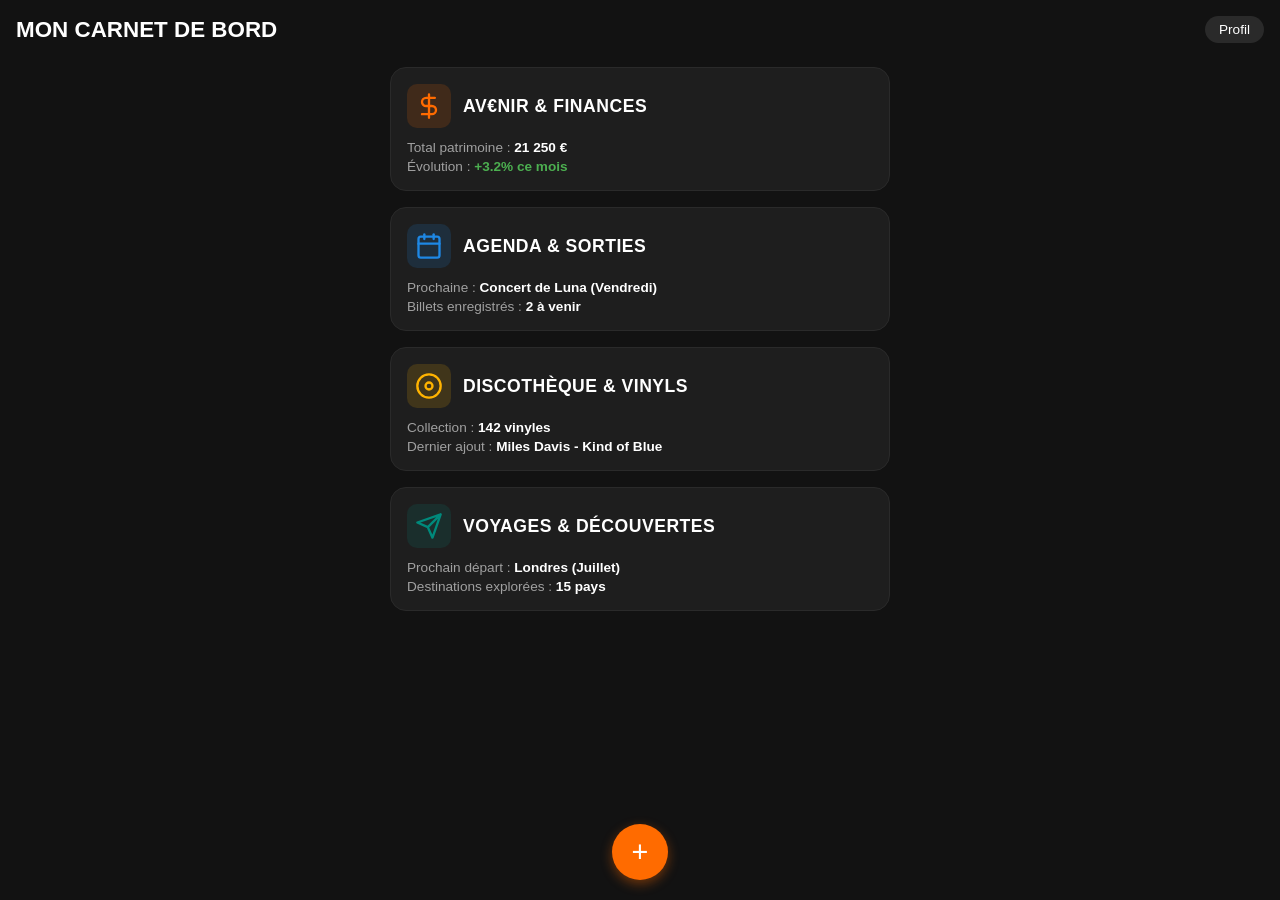
==== index.html @ b382ff40 "Create index.html" ====
<!DOCTYPE html>
<html lang="fr">
<head>
  <meta charset="UTF-8">
  <meta name="viewport" content="width=device-width, initial-scale=1.0">
  <title>Mon Carnet de Bord</title>
  <link rel="manifest" href="manifest.json">
  <theme-color content="#121212">
  <style>
    :root {
      --bg-color: #121212;
      --card-bg: #1e1e1e;
      --text-main: #ffffff;
      --text-sub: #a0a0a0;
      --accent-orange: #ff6b00;
      --color-avenir: #ff6b00;
      --color-sorties: #1e88e5;
      --color-vinyls: #ffb300;
      --color-voyages: #00897b;
    }

    * { box-sizing: border-box; margin: 0; padding: 0; font-family: -apple-system, BlinkMacSystemFont, "Segoe UI", Roboto, sans-serif; }
    body { background-color: var(--bg-color); color: var(--text-main); padding: 16px; padding-bottom: 80px; }

    header { display: flex; justify-content: space-between; align-items: center; margin-bottom: 24px; }
    h1 { font-size: 1.4rem; font-weight: 700; }
    .profile-btn { background: #2a2a2a; color: var(--text-main); border: none; padding: 6px 14px; border-radius: 20px; font-size: 0.85rem; }

    .dashboard-grid { display: flex; flex-direction: column; gap: 16px; max-width: 500px; margin: 0 auto; }

    .card {
      background: var(--card-bg);
      border-radius: 16px;
      padding: 16px;
      display: flex;
      flex-direction: column;
      gap: 12px;
      border: 1px solid #2a2a2a;
      text-decoration: none;
      color: inherit;
      transition: transform 0.1s ease;
    }
    .card:active { transform: scale(0.98); }

    .card-header { display: flex; align-items: center; gap: 12px; }
    .icon-wrapper { width: 44px; height: 44px; border-radius: 10px; display: flex; align-items: center; justify-content: center; }
    .icon-wrapper svg { width: 28px; height: 28px; fill: none; stroke-width: 2; stroke-linecap: round; stroke-linejoin: round; }

    /* Thèmes de couleurs par section */
    .avenir .icon-wrapper { background: rgba(255, 107, 0, 0.15); }
    .avenir svg { stroke: var(--color-avenir); }
    .sorties .icon-wrapper { background: rgba(30, 136, 229, 0.15); }
    .sorties svg { stroke: var(--color-sorties); }
    .vinyls .icon-wrapper { background: rgba(255, 179, 0, 0.15); }
    .vinyls svg { stroke: var(--color-vinyls); }
    .voyages .icon-wrapper { background: rgba(0, 137, 123, 0.15); }
    .voyages svg { stroke: var(--color-voyages); }

    .card-title { font-weight: 700; font-size: 1.1rem; text-transform: uppercase; letter-spacing: 0.5px; }
    
    .card-body { font-size: 0.85rem; color: var(--text-sub); display: flex; flex-direction: column; gap: 4px; }
    .highlight { color: var(--text-main); font-weight: 600; }

    /* Bouton d'action rapide flottant */
    .fab {
      position: fixed;
      bottom: 20px;
      left: 50%;
      transform: translateX(-50%);
      background: var(--accent-orange);
      color: white;
      border: none;
      width: 56px;
      height: 56px;
      border-radius: 28px;
      font-size: 1.8rem;
      box-shadow: 0 4px 12px rgba(255, 107, 0, 0.4);
      cursor: pointer;
    }
  </style>
</head>
<body>

  <header>
    <h1>MON CARNET DE BORD</h1>
    <button class="profile-btn">Profil</button>
  </header>

  <main class="dashboard-grid">

    <!-- Section AV€NIR -->
    <a href="https://votre-app-avenir.pwa" class="card avenir">
      <div class="card-header">
        <div class="icon-wrapper">
          <svg viewBox="0 0 24 24"><path d="M12 2v20M17 5H9.5a3.5 3.5 0 0 0 0 7h5a3.5 3.5 0 0 1 0 7H6"/></svg>
        </div>
        <div class="card-title">Av€nir & Finances</div>
      </div>
      <div class="card-body">
        <div>Total patrimoine : <span class="highlight">21 250 €</span></div>
        <div>Évolution : <span class="highlight" style="color: #4caf50;">+3.2% ce mois</span></div>
      </div>
    </a>

    <!-- Section SORTIES -->
    <a href="https://votre-app-sorties.pwa" class="card sorties">
      <div class="card-header">
        <div class="icon-wrapper">
          <svg viewBox="0 0 24 24"><rect x="3" y="4" width="18" height="18" rx="2" ry="2"/><line x1="16" y1="2" x2="16" y2="6"/><line x1="8" y1="2" x2="8" y2="6"/><line x1="3" y1="10" x2="21" y2="10"/></svg>
        </div>
        <div class="card-title">Agenda & Sorties</div>
      </div>
      <div class="card-body">
        <div>Prochaine : <span class="highlight">Concert de Luna (Vendredi)</span></div>
        <div>Billets enregistrés : <span class="highlight">2 à venir</span></div>
      </div>
    </a>

    <!-- Section VINYLS -->
    <a href="https://votre-app-vinyls.pwa" class="card vinyls">
      <div class="card-header">
        <div class="icon-wrapper">
          <svg viewBox="0 0 24 24"><circle cx="12" cy="12" r="10"/><circle cx="12" cy="12" r="3"/></svg>
        </div>
        <div class="card-title">Discothèque & Vinyls</div>
      </div>
      <div class="card-body">
        <div>Collection : <span class="highlight">142 vinyles</span></div>
        <div>Dernier ajout : <span class="highlight">Miles Davis - Kind of Blue</span></div>
      </div>
    </a>

    <!-- Section VOYAGES -->
    <a href="https://votre-app-voyages.pwa" class="card voyages">
      <div class="card-header">
        <div class="icon-wrapper">
          <svg viewBox="0 0 24 24"><path d="M22 2L11 13M22 2l-7 20-4-9-9-4 20-7z"/></svg>
        </div>
        <div class="card-title">Voyages & Découvertes</div>
      </div>
      <div class="card-body">
        <div>Prochain départ : <span class="highlight">Londres (Juillet)</span></div>
        <div>Destinations explorées : <span class="highlight">15 pays</span></div>
      </div>
    </a>

  </main>

  <button class="fab" onclick="alert('Menu d\'ajout rapide')">+</button>

  <script>
    // Enregistrement du Service Worker pour le fonctionnement PWA hors-ligne
    if ('serviceWorker' in navigator) {
      navigator.serviceWorker.register('/sw.js')
        .then(() => console.log('Service Worker PWA enregistré avec succès.'))
        .catch(err => console.log('Échec d\'enregistrement du Service Worker:', err));
    }
  </script>
</body>
</html>
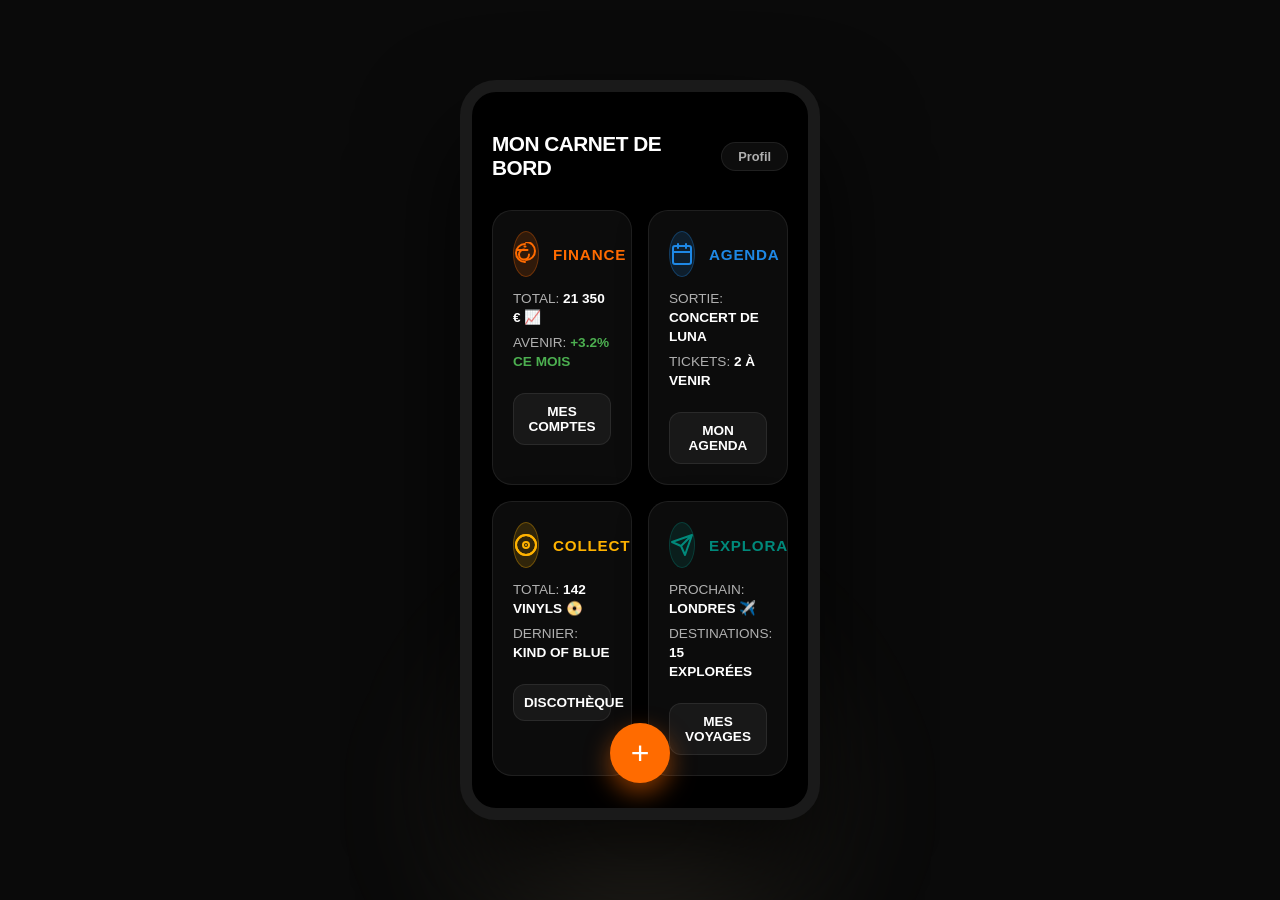
==== commit 97dab792: "Create index.html" ====
--- a/index.html
+++ b/index.html
@@ -1,160 +1,416 @@
 <!DOCTYPE html>
 <html lang="fr">
 <head>
-  <meta charset="UTF-8">
-  <meta name="viewport" content="width=device-width, initial-scale=1.0">
-  <title>Mon Carnet de Bord</title>
-  <link rel="manifest" href="manifest.json">
-  <theme-color content="#121212">
-  <style>
-    :root {
-      --bg-color: #121212;
-      --card-bg: #1e1e1e;
-      --text-main: #ffffff;
-      --text-sub: #a0a0a0;
-      --accent-orange: #ff6b00;
-      --color-avenir: #ff6b00;
-      --color-sorties: #1e88e5;
-      --color-vinyls: #ffb300;
-      --color-voyages: #00897b;
-    }
-
-    * { box-sizing: border-box; margin: 0; padding: 0; font-family: -apple-system, BlinkMacSystemFont, "Segoe UI", Roboto, sans-serif; }
-    body { background-color: var(--bg-color); color: var(--text-main); padding: 16px; padding-bottom: 80px; }
-
-    header { display: flex; justify-content: space-between; align-items: center; margin-bottom: 24px; }
-    h1 { font-size: 1.4rem; font-weight: 700; }
-    .profile-btn { background: #2a2a2a; color: var(--text-main); border: none; padding: 6px 14px; border-radius: 20px; font-size: 0.85rem; }
-
-    .dashboard-grid { display: flex; flex-direction: column; gap: 16px; max-width: 500px; margin: 0 auto; }
-
-    .card {
-      background: var(--card-bg);
-      border-radius: 16px;
-      padding: 16px;
-      display: flex;
-      flex-direction: column;
-      gap: 12px;
-      border: 1px solid #2a2a2a;
-      text-decoration: none;
-      color: inherit;
-      transition: transform 0.1s ease;
-    }
-    .card:active { transform: scale(0.98); }
-
-    .card-header { display: flex; align-items: center; gap: 12px; }
-    .icon-wrapper { width: 44px; height: 44px; border-radius: 10px; display: flex; align-items: center; justify-content: center; }
-    .icon-wrapper svg { width: 28px; height: 28px; fill: none; stroke-width: 2; stroke-linecap: round; stroke-linejoin: round; }
-
-    /* Thèmes de couleurs par section */
-    .avenir .icon-wrapper { background: rgba(255, 107, 0, 0.15); }
-    .avenir svg { stroke: var(--color-avenir); }
-    .sorties .icon-wrapper { background: rgba(30, 136, 229, 0.15); }
-    .sorties svg { stroke: var(--color-sorties); }
-    .vinyls .icon-wrapper { background: rgba(255, 179, 0, 0.15); }
-    .vinyls svg { stroke: var(--color-vinyls); }
-    .voyages .icon-wrapper { background: rgba(0, 137, 123, 0.15); }
-    .voyages svg { stroke: var(--color-voyages); }
-
-    .card-title { font-weight: 700; font-size: 1.1rem; text-transform: uppercase; letter-spacing: 0.5px; }
-    
-    .card-body { font-size: 0.85rem; color: var(--text-sub); display: flex; flex-direction: column; gap: 4px; }
-    .highlight { color: var(--text-main); font-weight: 600; }
-
-    /* Bouton d'action rapide flottant */
-    .fab {
-      position: fixed;
-      bottom: 20px;
-      left: 50%;
-      transform: translateX(-50%);
-      background: var(--accent-orange);
-      color: white;
-      border: none;
-      width: 56px;
-      height: 56px;
-      border-radius: 28px;
-      font-size: 1.8rem;
-      box-shadow: 0 4px 12px rgba(255, 107, 0, 0.4);
-      cursor: pointer;
-    }
-  </style>
+    <meta charset="UTF-8">
+    <meta name="viewport" content="width=device-width, initial-scale=1.0">
+    <title>Mon Carnet de Bord - Hub</title>
+    <link rel="manifest" href="manifest.json">
+    <meta name="theme-color" content="#121212">
+    <style>
+        :root {
+            --bg-color: #0a0a0a;
+            /* Glassmorphism effect colors */
+            --card-bg: rgba(30, 30, 30, 0.4); 
+            --card-border: rgba(255, 255, 255, 0.08);
+            --card-blur: blur(20px);
+
+            /* Text colors from image */
+            --text-main: #ffffff;
+            --text-sub: #b0b0b0; /* Grey text */
+            --text-highlight: #ffffff; /* White highlighted data */
+            --text-btn: #ffffff;
+            
+            /* Accent colors from icons */
+            --accent-finance: #ff6b00; /* Orange */
+            --accent-agenda: #1e88e5; /* Blue */
+            --accent-collection: #ffb300; /* Yellow */
+            --accent-exploration: #00897b; /* Teal */
+            
+            --fab-color: #ff6b00; /* Orange action button */
+            --btn-bg: rgba(255, 255, 255, 0.05); /* Very subtle button bg */
+        }
+
+        * {
+            box-sizing: border-box;
+            margin: 0;
+            padding: 0;
+            font-family: -apple-system, BlinkMacSystemFont, "Segoe UI", Roboto, Helvetica, Arial, sans-serif;
+            -webkit-font-smoothing: antialiased;
+        }
+
+        body {
+            background-color: var(--bg-color);
+            color: var(--text-main);
+            display: flex;
+            justify-content: center;
+            align-items: center;
+            min-height: 100vh;
+            overflow: hidden; /* Prevent body scroll, use container scroll */
+            padding: 20px;
+        }
+
+        /* The physical phone frame */
+        .phone-container {
+            width: 360px; /* Approximate width of a modern phone in a hand */
+            height: 740px; /* Approximate height */
+            background: #000; /* Phone frame color */
+            border-radius: 36px;
+            box-shadow: 0 50px 100px rgba(0,0,0,0.8);
+            overflow: hidden;
+            position: relative;
+            border: 12px solid #1a1a1a; /* Bezel */
+            display: flex;
+            flex-direction: column;
+        }
+
+        /* The simulated phone notch/dynamic island */
+        .phone-notch {
+            width: 120px;
+            height: 28px;
+            background: #000;
+            position: absolute;
+            top: 0;
+            left: 50%;
+            transform: translateX(-50%);
+            border-bottom-left-radius: 14px;
+            border-bottom-right-radius: 14px;
+            z-index: 10;
+        }
+
+        /* Scene background: Stone wall texture */
+        .scene-bg {
+            position: fixed;
+            top: 0; left: 0; width: 100%; height: 100%;
+            background-image: url('bg-texture.jpg'); /* YOU NEED THIS IMAGE */
+            background-size: cover;
+            background-position: center;
+            filter: brightness(0.3); /* Darken the background significantly */
+            z-index: -2;
+        }
+
+        /* The light pedestal and glow effect beneath the phone */
+        .light-pedestal {
+            position: fixed;
+            bottom: -150px;
+            left: 50%;
+            transform: translateX(-50%);
+            width: 500px;
+            height: 500px;
+            background: radial-gradient(circle, rgba(255, 230, 180, 0.15) 0%, rgba(255, 230, 180, 0) 70%);
+            border-radius: 50%;
+            z-index: -1;
+            filter: blur(50px);
+        }
+
+        /* App Screen content wrapper (inside the phone bezel) */
+        .app-screen {
+            flex: 1;
+            background-color: transparent; /* Show phone content/blur */
+            overflow-y: auto; /* Scrollable content */
+            padding: 20px;
+            padding-top: 40px; /* Notch spacing */
+            padding-bottom: 90px; /* FAB spacing */
+            display: flex;
+            flex-direction: column;
+            gap: 20px;
+            position: relative;
+        }
+
+        /* Make scrollbar invisible but functional */
+        .app-screen::-webkit-scrollbar { display: none; }
+
+        /* HEADER */
+        header {
+            display: flex;
+            justify-content: space-between;
+            align-items: center;
+            margin-bottom: 10px;
+        }
+
+        header h1 {
+            font-size: 1.3rem;
+            font-weight: 700;
+            color: var(--text-main);
+            letter-spacing: -0.5px;
+        }
+
+        .profile-btn {
+            background: var(--btn-bg);
+            color: var(--text-sub);
+            border: 1px solid rgba(255,255,255,0.08);
+            padding: 6px 16px;
+            border-radius: 20px;
+            font-size: 0.8rem;
+            font-weight: 600;
+            cursor: pointer;
+            transition: background 0.2s;
+        }
+        .profile-btn:hover { background: rgba(255,255,255,0.1); color: var(--text-main); }
+
+        /* DASHBOARD GRID */
+        .dashboard-grid {
+            display: grid;
+            grid-template-columns: 1fr 1fr;
+            gap: 16px;
+        }
+
+        /* CARD STYLES (Glassmorphism) */
+        .card {
+            background: var(--card-bg);
+            backdrop-filter: var(--card-blur);
+            -webkit-backdrop-filter: var(--card-blur);
+            border-radius: 20px;
+            padding: 20px;
+            display: flex;
+            flex-direction: column;
+            gap: 12px;
+            border: 1px solid var(--card-border);
+            text-decoration: none;
+            color: inherit;
+            transition: transform 0.2s ease, box-shadow 0.2s ease;
+            box-shadow: 0 8px 32px rgba(0,0,0,0.3);
+            position: relative;
+            overflow: hidden;
+        }
+        .card:hover {
+            transform: translateY(-3px);
+            box-shadow: 0 12px 40px rgba(0,0,0,0.5);
+            border-color: rgba(255,255,255,0.15);
+        }
+        .card:active { transform: scale(0.97); }
+
+        /* Card Header (Icon and Title) */
+        .card-header {
+            display: flex;
+            align-items: center;
+            gap: 14px;
+        }
+
+        /* Circular Icon Wrapper with background glow */
+        .icon-wrapper {
+            width: 46px; height: 46px;
+            border-radius: 50%;
+            display: flex;
+            align-items: center;
+            justify-content: center;
+            border: 1px solid;
+        }
+
+        /* SVG Icon styling */
+        .icon-wrapper svg {
+            width: 24px; height: 24px;
+            fill: none;
+            stroke-width: 2;
+            stroke-linecap: round;
+            stroke-linejoin: round;
+        }
+
+        /* Color Themes per Section */
+        /* FINANCE */
+        .card.finance .icon-wrapper { 
+            background: rgba(255, 107, 0, 0.15); 
+            border-color: rgba(255, 107, 0, 0.3);
+        }
+        .card.finance svg { stroke: var(--accent-finance); }
+        .card.finance .card-title { color: var(--accent-finance); }
+        .card.finance .stat-highlight { color: #4caf50; font-weight: 600;} /* Green profit */
+
+        /* AGENDA */
+        .card.agenda .icon-wrapper { 
+            background: rgba(30, 136, 229, 0.15); 
+            border-color: rgba(30, 136, 229, 0.3);
+        }
+        .card.agenda svg { stroke: var(--accent-agenda); }
+        .card.agenda .card-title { color: var(--accent-agenda); }
+        .card.agenda .stat-highlight { color: #fff; font-weight: 600;}
+
+        /* COLLECTION */
+        .card.collection .icon-wrapper { 
+            background: rgba(255, 179, 0, 0.15); 
+            border-color: rgba(255, 179, 0, 0.3);
+        }
+        .card.collection svg { stroke: var(--accent-collection); }
+        .card.collection .card-title { color: var(--accent-collection); }
+        .card.collection .stat-highlight { color: #fff; font-weight: 600;}
+
+        /* EXPLORATION */
+        .card.exploration .icon-wrapper { 
+            background: rgba(0, 137, 123, 0.15); 
+            border-color: rgba(0, 137, 123, 0.3);
+        }
+        .card.exploration svg { stroke: var(--accent-exploration); }
+        .card.exploration .card-title { color: var(--accent-exploration); }
+        .card.exploration .stat-highlight { color: #fff; font-weight: 600;}
+
+        /* Title style */
+        .card-title {
+            font-weight: 700;
+            font-size: 0.95rem;
+            text-transform: uppercase;
+            letter-spacing: 0.8px;
+        }
+
+        /* Body Data */
+        .card-body {
+            font-size: 0.85rem;
+            color: var(--text-sub);
+            display: flex;
+            flex-direction: column;
+            gap: 6px;
+            line-height: 1.4;
+        }
+
+        /* Highlighted Data (White) */
+        .highlight { color: var(--text-highlight); font-weight: 600; }
+
+        /* Action Buttons on cards */
+        .card-btn {
+            margin-top: 10px;
+            background: var(--btn-bg);
+            color: var(--text-btn);
+            border: 1px solid rgba(255,255,255,0.08);
+            padding: 10px;
+            border-radius: 12px;
+            font-size: 0.85rem;
+            font-weight: 600;
+            text-align: center;
+            cursor: pointer;
+            transition: background 0.2s;
+        }
+        .card-btn:hover { background: rgba(255,255,255,0.1); border-color: rgba(255,255,255,0.15);}
+
+        /* FLOATING ACTION BUTTON (FAB) */
+        .fab {
+            position: absolute;
+            bottom: 25px;
+            left: 50%;
+            transform: translateX(-50%);
+            background: var(--fab-color);
+            color: white;
+            border: none;
+            width: 60px;
+            height: 60px;
+            border-radius: 30px;
+            font-size: 2rem;
+            font-weight: 300;
+            display: flex;
+            align-items: center;
+            justify-content: center;
+            box-shadow: 0 10px 25px rgba(255, 107, 0, 0.5);
+            cursor: pointer;
+            z-index: 5;
+            transition: transform 0.2s ease, box-shadow 0.2s ease;
+        }
+        .fab:hover {
+            transform: translateX(-50%) translateY(-3px) scale(1.05);
+            box-shadow: 0 15px 30px rgba(255, 107, 0, 0.6);
+        }
+        .fab:active { transform: translateX(-50%) scale(0.95); }
+
+    </style>
 </head>
 <body>
 
-  <header>
-    <h1>MON CARNET DE BORD</h1>
-    <button class="profile-btn">Profil</button>
-  </header>
-
-  <main class="dashboard-grid">
-
-    <!-- Section AV€NIR -->
-    <a href="https://votre-app-avenir.pwa" class="card avenir">
-      <div class="card-header">
-        <div class="icon-wrapper">
-          <svg viewBox="0 0 24 24"><path d="M12 2v20M17 5H9.5a3.5 3.5 0 0 0 0 7h5a3.5 3.5 0 0 1 0 7H6"/></svg>
-        </div>
-        <div class="card-title">Av€nir & Finances</div>
-      </div>
-      <div class="card-body">
-        <div>Total patrimoine : <span class="highlight">21 250 €</span></div>
-        <div>Évolution : <span class="highlight" style="color: #4caf50;">+3.2% ce mois</span></div>
-      </div>
-    </a>
-
-    <!-- Section SORTIES -->
-    <a href="https://votre-app-sorties.pwa" class="card sorties">
-      <div class="card-header">
-        <div class="icon-wrapper">
-          <svg viewBox="0 0 24 24"><rect x="3" y="4" width="18" height="18" rx="2" ry="2"/><line x1="16" y1="2" x2="16" y2="6"/><line x1="8" y1="2" x2="8" y2="6"/><line x1="3" y1="10" x2="21" y2="10"/></svg>
-        </div>
-        <div class="card-title">Agenda & Sorties</div>
-      </div>
-      <div class="card-body">
-        <div>Prochaine : <span class="highlight">Concert de Luna (Vendredi)</span></div>
-        <div>Billets enregistrés : <span class="highlight">2 à venir</span></div>
-      </div>
-    </a>
-
-    <!-- Section VINYLS -->
-    <a href="https://votre-app-vinyls.pwa" class="card vinyls">
-      <div class="card-header">
-        <div class="icon-wrapper">
-          <svg viewBox="0 0 24 24"><circle cx="12" cy="12" r="10"/><circle cx="12" cy="12" r="3"/></svg>
-        </div>
-        <div class="card-title">Discothèque & Vinyls</div>
-      </div>
-      <div class="card-body">
-        <div>Collection : <span class="highlight">142 vinyles</span></div>
-        <div>Dernier ajout : <span class="highlight">Miles Davis - Kind of Blue</span></div>
-      </div>
-    </a>
-
-    <!-- Section VOYAGES -->
-    <a href="https://votre-app-voyages.pwa" class="card voyages">
-      <div class="card-header">
-        <div class="icon-wrapper">
-          <svg viewBox="0 0 24 24"><path d="M22 2L11 13M22 2l-7 20-4-9-9-4 20-7z"/></svg>
-        </div>
-        <div class="card-title">Voyages & Découvertes</div>
-      </div>
-      <div class="card-body">
-        <div>Prochain départ : <span class="highlight">Londres (Juillet)</span></div>
-        <div>Destinations explorées : <span class="highlight">15 pays</span></div>
-      </div>
-    </a>
-
-  </main>
-
-  <button class="fab" onclick="alert('Menu d\'ajout rapide')">+</button>
-
-  <script>
-    // Enregistrement du Service Worker pour le fonctionnement PWA hors-ligne
-    if ('serviceWorker' in navigator) {
-      navigator.serviceWorker.register('/sw.js')
-        .then(() => console.log('Service Worker PWA enregistré avec succès.'))
-        .catch(err => console.log('Échec d\'enregistrement du Service Worker:', err));
-    }
-  </script>
+    <!-- Scene Background and Light -->
+    <div class="scene-bg"></div>
+    <div class="light-pedestal"></div>
+
+    <!-- Phone Frame -->
+    <div class="phone-container">
+        <div class="phone-notch"></div>
+        
+        <!-- App Screen Content -->
+        <main class="app-screen">
+            <header>
+                <h1>MON CARNET DE BORD</h1>
+                <button class="profile-btn">Profil</button>
+            </header>
+
+            <div class="dashboard-grid">
+                
+                <!-- FINANCE -->
+                <a href="#" class="card finance">
+                    <div class="card-header">
+                        <div class="icon-wrapper">
+                            <!-- Euro symbol SVG -->
+                            <svg viewBox="0 0 24 24"><path d="M15 12.5a5 5 0 0 1-5 5 5 5 0 0 1-5-5 5 5 0 0 1 5-5m3.5.5h-11m9.5 0h-1m.5-3.5h-1M11 2a9 9 0 0 0-9 9 9 9 0 0 0 9 9m1-20a9 9 0 0 1 9 9 9 9 0 0 1-9 9"/></svg>
+                        </div>
+                        <div class="card-title">FINANCE</div>
+                    </div>
+                    <div class="card-body">
+                        <div>TOTAL: <span class="highlight">21 350 €</span> 📈</div>
+                        <div>AVENIR: <span class="stat-highlight">+3.2% CE MOIS</span></div>
+                    </div>
+                    <div class="card-btn">MES COMPTES</div>
+                </a>
+
+                <!-- AGENDA -->
+                <a href="#" class="card agenda">
+                    <div class="card-header">
+                        <div class="icon-wrapper">
+                            <!-- Calendar SVG -->
+                            <svg viewBox="0 0 24 24"><rect x="3" y="4" width="18" height="18" rx="2" ry="2"/><line x1="16" y1="2" x2="16" y2="6"/><line x1="8" y1="2" x2="8" y2="6"/><line x1="3" y1="10" x2="21" y2="10"/></svg>
+                        </div>
+                        <div class="card-title">AGENDA</div>
+                    </div>
+                    <div class="card-body">
+                        <div>SORTIE: <span class="highlight">CONCERT DE LUNA</span></div>
+                        <div>TICKETS: <span class="highlight">2 À VENIR</span></div>
+                    </div>
+                    <div class="card-btn">MON AGENDA</div>
+                </a>
+
+                <!-- COLLECTION -->
+                <a href="#" class="card collection">
+                    <div class="card-header">
+                        <div class="icon-wrapper">
+                            <!-- Vinyl SVG -->
+                            <svg viewBox="0 0 24 24"><circle cx="12" cy="12" r="10"/><circle cx="12" cy="12" r="3"/><path d="M12 12m-10 0a10 10 0 1 0 20 0a10 10 0 1 0 -20 0z M12 12v.01"/></svg>
+                        </div>
+                        <div class="card-title">COLLECTION</div>
+                    </div>
+                    <div class="card-body">
+                        <div>TOTAL: <span class="highlight">142 VINYLS</span> 📀</div>
+                        <div>DERNIER: <span class="highlight">KIND OF BLUE</span></div>
+                    </div>
+                    <div class="card-btn">DISCOTHÈQUE</div>
+                </a>
+
+                <!-- EXPLORATION -->
+                <a href="#" class="card exploration">
+                    <div class="card-header">
+                        <div class="icon-wrapper">
+                            <!-- Airplane SVG -->
+                            <svg viewBox="0 0 24 24"><path d="M22 2L11 13M22 2l-7 20-4-9-9-4 20-7z"/></svg>
+                        </div>
+                        <div class="card-title">EXPLORATION</div>
+                    </div>
+                    <div class="card-body">
+                        <div>PROCHAIN: <span class="highlight">LONDRES</span> ✈️</div>
+                        <div>DESTINATIONS: <span class="highlight">15 EXPLORÉES</span></div>
+                    </div>
+                    <div class="card-btn">MES VOYAGES</div>
+                </a>
+
+            </div>
+        </main>
+        
+        <!-- FAB button -->
+        <button class="fab">+</button>
+    </div>
+
+    <script>
+        // PWA Service Worker Registration (for offline use)
+        if ('serviceWorker' in navigator) {
+            window.addEventListener('load', () => {
+                navigator.serviceWorker.register('/sw.js').then(registration => {
+                    console.log('ServiceWorker registration successful with scope: ', registration.scope);
+                }, err => {
+                    console.log('ServiceWorker registration failed: ', err);
+                });
+            });
+        }
+    </script>
 </body>
-</html>
+                                                                                                       </html>
+                                                                                                       
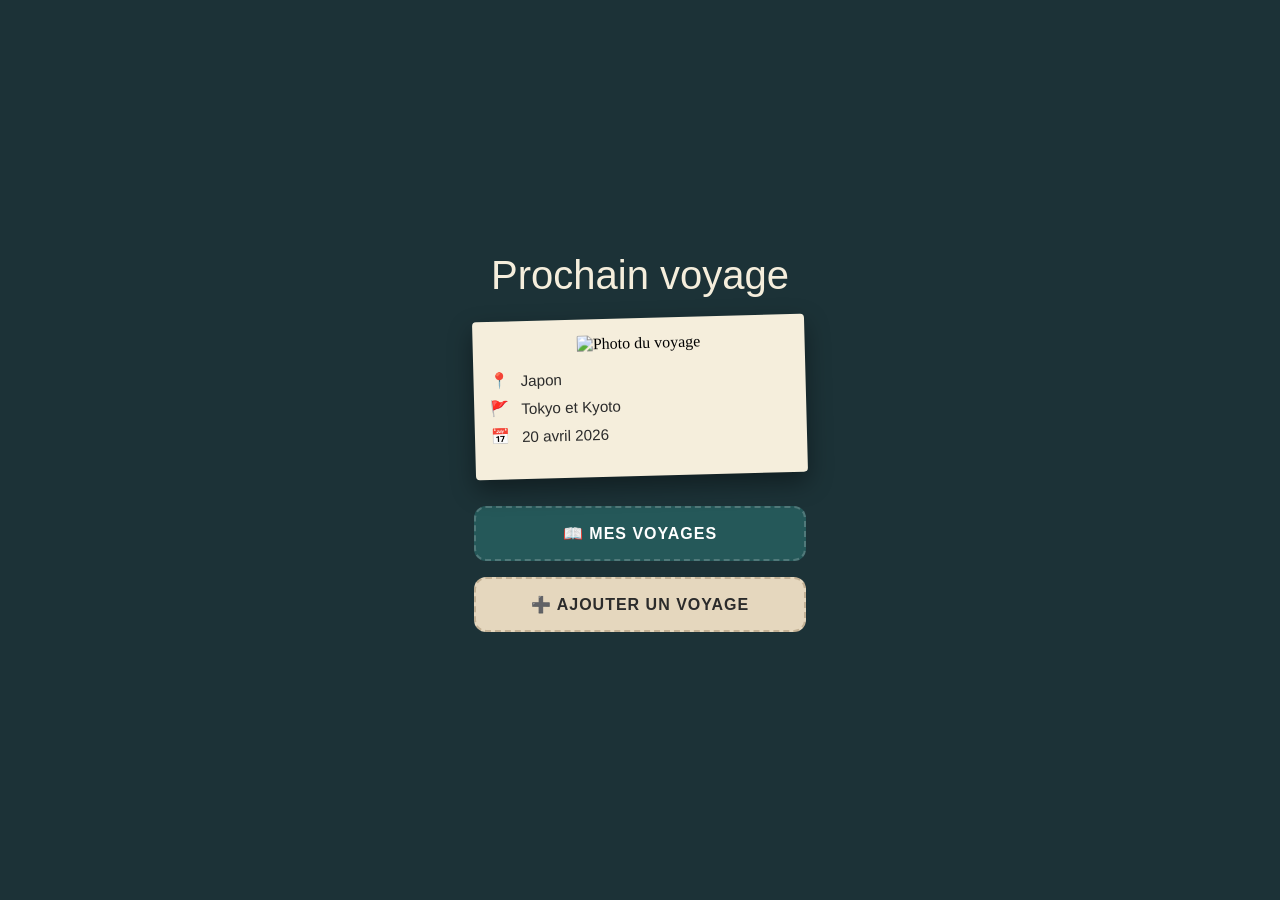
==== commit 23de1c76: "Create index.html" ====
--- a/index.html
+++ b/index.html
@@ -1,416 +1,160 @@
 <!DOCTYPE html>
 <html lang="fr">
 <head>
-    <meta charset="UTF-8">
-    <meta name="viewport" content="width=device-width, initial-scale=1.0">
-    <title>Mon Carnet de Bord - Hub</title>
-    <link rel="manifest" href="manifest.json">
-    <meta name="theme-color" content="#121212">
-    <style>
-        :root {
-            --bg-color: #0a0a0a;
-            /* Glassmorphism effect colors */
-            --card-bg: rgba(30, 30, 30, 0.4); 
-            --card-border: rgba(255, 255, 255, 0.08);
-            --card-blur: blur(20px);
+  <meta charset="UTF-8">
+  <meta name="viewport" content="width=device-width, initial-scale=1.0">
+  <title>Prochain Voyage - PWA</title>
+  <style>
+    :root {
+      --bg-color: #1c3237;
+      --card-bg: #f5eedc;
+      --text-color: #2b2b2b;
+      --btn-green: #255859;
+      --btn-beige: #e5d7be;
+    }
 
-            /* Text colors from image */
-            --text-main: #ffffff;
-            --text-sub: #b0b0b0; /* Grey text */
-            --text-highlight: #ffffff; /* White highlighted data */
-            --text-btn: #ffffff;
-            
-            /* Accent colors from icons */
-            --accent-finance: #ff6b00; /* Orange */
-            --accent-agenda: #1e88e5; /* Blue */
-            --accent-collection: #ffb300; /* Yellow */
-            --accent-exploration: #00897b; /* Teal */
-            
-            --fab-color: #ff6b00; /* Orange action button */
-            --btn-bg: rgba(255, 255, 255, 0.05); /* Very subtle button bg */
-        }
+    body {
+      margin: 0;
+      background-color: var(--bg-color);
+      font-family: 'Georgia', serif;
+      display: flex;
+      justify-content: center;
+      align-items: center;
+      min-height: 100vh;
+    }
 
-        * {
-            box-sizing: border-box;
-            margin: 0;
-            padding: 0;
-            font-family: -apple-system, BlinkMacSystemFont, "Segoe UI", Roboto, Helvetica, Arial, sans-serif;
-            -webkit-font-smoothing: antialiased;
-        }
+    .app-container {
+      width: 100%;
+      max-width: 380px;
+      padding: 24px;
+      box-sizing: border-box;
+      text-align: center;
+    }
 
-        body {
-            background-color: var(--bg-color);
-            color: var(--text-main);
-            display: flex;
-            justify-content: center;
-            align-items: center;
-            min-height: 100vh;
-            overflow: hidden; /* Prevent body scroll, use container scroll */
-            padding: 20px;
-        }
+    .title {
+      color: #f5eedc;
+      font-family: 'Brush Script MT', cursive, sans-serif;
+      font-size: 2.5rem;
+      margin-bottom: 20px;
+    }
 
-        /* The physical phone frame */
-        .phone-container {
-            width: 360px; /* Approximate width of a modern phone in a hand */
-            height: 740px; /* Approximate height */
-            background: #000; /* Phone frame color */
-            border-radius: 36px;
-            box-shadow: 0 50px 100px rgba(0,0,0,0.8);
-            overflow: hidden;
-            position: relative;
-            border: 12px solid #1a1a1a; /* Bezel */
-            display: flex;
-            flex-direction: column;
-        }
+    /* Carte Style Polaroid */
+    .polaroid {
+      background: var(--card-bg);
+      padding: 16px 16px 24px 16px;
+      border-radius: 4px;
+      box-shadow: 0 10px 25px rgba(0, 0, 0, 0.4);
+      transform: rotate(-1.5deg);
+      margin-bottom: 30px;
+    }
 
-        /* The simulated phone notch/dynamic island */
-        .phone-notch {
-            width: 120px;
-            height: 28px;
-            background: #000;
-            position: absolute;
-            top: 0;
-            left: 50%;
-            transform: translateX(-50%);
-            border-bottom-left-radius: 14px;
-            border-bottom-right-radius: 14px;
-            z-index: 10;
-        }
+    .polaroid img {
+      width: 100%;
+      height: 240px;
+      object-fit: cover;
+      border-radius: 2px;
+    }
 
-        /* Scene background: Stone wall texture */
-        .scene-bg {
-            position: fixed;
-            top: 0; left: 0; width: 100%; height: 100%;
-            background-image: url('bg-texture.jpg'); /* YOU NEED THIS IMAGE */
-            background-size: cover;
-            background-position: center;
-            filter: brightness(0.3); /* Darken the background significantly */
-            z-index: -2;
-        }
+    .trip-info {
+      margin-top: 16px;
+      text-align: left;
+      font-family: sans-serif;
+      font-size: 0.95rem;
+      color: var(--text-color);
+    }
 
-        /* The light pedestal and glow effect beneath the phone */
-        .light-pedestal {
-            position: fixed;
-            bottom: -150px;
-            left: 50%;
-            transform: translateX(-50%);
-            width: 500px;
-            height: 500px;
-            background: radial-gradient(circle, rgba(255, 230, 180, 0.15) 0%, rgba(255, 230, 180, 0) 70%);
-            border-radius: 50%;
-            z-index: -1;
-            filter: blur(50px);
-        }
+    .info-row {
+      display: flex;
+      align-items: center;
+      gap: 12px;
+      margin-bottom: 10px;
+      font-weight: 500;
+    }
 
-        /* App Screen content wrapper (inside the phone bezel) */
-        .app-screen {
-            flex: 1;
-            background-color: transparent; /* Show phone content/blur */
-            overflow-y: auto; /* Scrollable content */
-            padding: 20px;
-            padding-top: 40px; /* Notch spacing */
-            padding-bottom: 90px; /* FAB spacing */
-            display: flex;
-            flex-direction: column;
-            gap: 20px;
-            position: relative;
-        }
+    /* Boutons de navigation */
+    .btn {
+      width: 100%;
+      padding: 16px;
+      margin-bottom: 16px;
+      border-radius: 12px;
+      font-size: 1rem;
+      font-weight: bold;
+      letter-spacing: 1px;
+      cursor: pointer;
+      border: 2px dashed rgba(255, 255, 255, 0.2);
+      display: flex;
+      align-items: center;
+      justify-content: center;
+      gap: 10px;
+      transition: transform 0.1s ease, filter 0.2s;
+    }
 
-        /* Make scrollbar invisible but functional */
-        .app-screen::-webkit-scrollbar { display: none; }
+    .btn:active {
+      transform: scale(0.97);
+    }
 
-        /* HEADER */
-        header {
-            display: flex;
-            justify-content: space-between;
-            align-items: center;
-            margin-bottom: 10px;
-        }
+    .btn-primary {
+      background-color: var(--btn-green);
+      color: #ffffff;
+    }
 
-        header h1 {
-            font-size: 1.3rem;
-            font-weight: 700;
-            color: var(--text-main);
-            letter-spacing: -0.5px;
-        }
-
-        .profile-btn {
-            background: var(--btn-bg);
-            color: var(--text-sub);
-            border: 1px solid rgba(255,255,255,0.08);
-            padding: 6px 16px;
-            border-radius: 20px;
-            font-size: 0.8rem;
-            font-weight: 600;
-            cursor: pointer;
-            transition: background 0.2s;
-        }
-        .profile-btn:hover { background: rgba(255,255,255,0.1); color: var(--text-main); }
-
-        /* DASHBOARD GRID */
-        .dashboard-grid {
-            display: grid;
-            grid-template-columns: 1fr 1fr;
-            gap: 16px;
-        }
-
-        /* CARD STYLES (Glassmorphism) */
-        .card {
-            background: var(--card-bg);
-            backdrop-filter: var(--card-blur);
-            -webkit-backdrop-filter: var(--card-blur);
-            border-radius: 20px;
-            padding: 20px;
-            display: flex;
-            flex-direction: column;
-            gap: 12px;
-            border: 1px solid var(--card-border);
-            text-decoration: none;
-            color: inherit;
-            transition: transform 0.2s ease, box-shadow 0.2s ease;
-            box-shadow: 0 8px 32px rgba(0,0,0,0.3);
-            position: relative;
-            overflow: hidden;
-        }
-        .card:hover {
-            transform: translateY(-3px);
-            box-shadow: 0 12px 40px rgba(0,0,0,0.5);
-            border-color: rgba(255,255,255,0.15);
-        }
-        .card:active { transform: scale(0.97); }
-
-        /* Card Header (Icon and Title) */
-        .card-header {
-            display: flex;
-            align-items: center;
-            gap: 14px;
-        }
-
-        /* Circular Icon Wrapper with background glow */
-        .icon-wrapper {
-            width: 46px; height: 46px;
-            border-radius: 50%;
-            display: flex;
-            align-items: center;
-            justify-content: center;
-            border: 1px solid;
-        }
-
-        /* SVG Icon styling */
-        .icon-wrapper svg {
-            width: 24px; height: 24px;
-            fill: none;
-            stroke-width: 2;
-            stroke-linecap: round;
-            stroke-linejoin: round;
-        }
-
-        /* Color Themes per Section */
-        /* FINANCE */
-        .card.finance .icon-wrapper { 
-            background: rgba(255, 107, 0, 0.15); 
-            border-color: rgba(255, 107, 0, 0.3);
-        }
-        .card.finance svg { stroke: var(--accent-finance); }
-        .card.finance .card-title { color: var(--accent-finance); }
-        .card.finance .stat-highlight { color: #4caf50; font-weight: 600;} /* Green profit */
-
-        /* AGENDA */
-        .card.agenda .icon-wrapper { 
-            background: rgba(30, 136, 229, 0.15); 
-            border-color: rgba(30, 136, 229, 0.3);
-        }
-        .card.agenda svg { stroke: var(--accent-agenda); }
-        .card.agenda .card-title { color: var(--accent-agenda); }
-        .card.agenda .stat-highlight { color: #fff; font-weight: 600;}
-
-        /* COLLECTION */
-        .card.collection .icon-wrapper { 
-            background: rgba(255, 179, 0, 0.15); 
-            border-color: rgba(255, 179, 0, 0.3);
-        }
-        .card.collection svg { stroke: var(--accent-collection); }
-        .card.collection .card-title { color: var(--accent-collection); }
-        .card.collection .stat-highlight { color: #fff; font-weight: 600;}
-
-        /* EXPLORATION */
-        .card.exploration .icon-wrapper { 
-            background: rgba(0, 137, 123, 0.15); 
-            border-color: rgba(0, 137, 123, 0.3);
-        }
-        .card.exploration svg { stroke: var(--accent-exploration); }
-        .card.exploration .card-title { color: var(--accent-exploration); }
-        .card.exploration .stat-highlight { color: #fff; font-weight: 600;}
-
-        /* Title style */
-        .card-title {
-            font-weight: 700;
-            font-size: 0.95rem;
-            text-transform: uppercase;
-            letter-spacing: 0.8px;
-        }
-
-        /* Body Data */
-        .card-body {
-            font-size: 0.85rem;
-            color: var(--text-sub);
-            display: flex;
-            flex-direction: column;
-            gap: 6px;
-            line-height: 1.4;
-        }
-
-        /* Highlighted Data (White) */
-        .highlight { color: var(--text-highlight); font-weight: 600; }
-
-        /* Action Buttons on cards */
-        .card-btn {
-            margin-top: 10px;
-            background: var(--btn-bg);
-            color: var(--text-btn);
-            border: 1px solid rgba(255,255,255,0.08);
-            padding: 10px;
-            border-radius: 12px;
-            font-size: 0.85rem;
-            font-weight: 600;
-            text-align: center;
-            cursor: pointer;
-            transition: background 0.2s;
-        }
-        .card-btn:hover { background: rgba(255,255,255,0.1); border-color: rgba(255,255,255,0.15);}
-
-        /* FLOATING ACTION BUTTON (FAB) */
-        .fab {
-            position: absolute;
-            bottom: 25px;
-            left: 50%;
-            transform: translateX(-50%);
-            background: var(--fab-color);
-            color: white;
-            border: none;
-            width: 60px;
-            height: 60px;
-            border-radius: 30px;
-            font-size: 2rem;
-            font-weight: 300;
-            display: flex;
-            align-items: center;
-            justify-content: center;
-            box-shadow: 0 10px 25px rgba(255, 107, 0, 0.5);
-            cursor: pointer;
-            z-index: 5;
-            transition: transform 0.2s ease, box-shadow 0.2s ease;
-        }
-        .fab:hover {
-            transform: translateX(-50%) translateY(-3px) scale(1.05);
-            box-shadow: 0 15px 30px rgba(255, 107, 0, 0.6);
-        }
-        .fab:active { transform: translateX(-50%) scale(0.95); }
-
-    </style>
+    .btn-secondary {
+      background-color: var(--btn-beige);
+      color: var(--text-color);
+      border-color: #c3b195;
+    }
+  </style>
 </head>
 <body>
 
-    <!-- Scene Background and Light -->
-    <div class="scene-bg"></div>
-    <div class="light-pedestal"></div>
+<div class="app-container">
+  <div class="title">Prochain voyage</div>
 
-    <!-- Phone Frame -->
-    <div class="phone-container">
-        <div class="phone-notch"></div>
-        
-        <!-- App Screen Content -->
-        <main class="app-screen">
-            <header>
-                <h1>MON CARNET DE BORD</h1>
-                <button class="profile-btn">Profil</button>
-            </header>
+  <!-- Polaroid dynamique -->
+  <div class="polaroid">
+    <img id="trip-image" src="" alt="Photo du voyage">
+    <div class="trip-info">
+      <div class="info-row">📍 <span id="trip-country">---</span></div>
+      <div class="info-row">🚩 <span id="trip-city">---</span></div>
+      <div class="info-row">📅 <span id="trip-date">---</span></div>
+    </div>
+  </div>
 
-            <div class="dashboard-grid">
-                
-                <!-- FINANCE -->
-                <a href="#" class="card finance">
-                    <div class="card-header">
-                        <div class="icon-wrapper">
-                            <!-- Euro symbol SVG -->
-                            <svg viewBox="0 0 24 24"><path d="M15 12.5a5 5 0 0 1-5 5 5 5 0 0 1-5-5 5 5 0 0 1 5-5m3.5.5h-11m9.5 0h-1m.5-3.5h-1M11 2a9 9 0 0 0-9 9 9 9 0 0 0 9 9m1-20a9 9 0 0 1 9 9 9 9 0 0 1-9 9"/></svg>
-                        </div>
-                        <div class="card-title">FINANCE</div>
-                    </div>
-                    <div class="card-body">
-                        <div>TOTAL: <span class="highlight">21 350 €</span> 📈</div>
-                        <div>AVENIR: <span class="stat-highlight">+3.2% CE MOIS</span></div>
-                    </div>
-                    <div class="card-btn">MES COMPTES</div>
-                </a>
+  <!-- Boutons cliquables -->
+  <button class="btn btn-primary" onclick="goTo('mes-voyages.html')">
+    📖 MES VOYAGES
+  </button>
 
-                <!-- AGENDA -->
-                <a href="#" class="card agenda">
-                    <div class="card-header">
-                        <div class="icon-wrapper">
-                            <!-- Calendar SVG -->
-                            <svg viewBox="0 0 24 24"><rect x="3" y="4" width="18" height="18" rx="2" ry="2"/><line x1="16" y1="2" x2="16" y2="6"/><line x1="8" y1="2" x2="8" y2="6"/><line x1="3" y1="10" x2="21" y2="10"/></svg>
-                        </div>
-                        <div class="card-title">AGENDA</div>
-                    </div>
-                    <div class="card-body">
-                        <div>SORTIE: <span class="highlight">CONCERT DE LUNA</span></div>
-                        <div>TICKETS: <span class="highlight">2 À VENIR</span></div>
-                    </div>
-                    <div class="card-btn">MON AGENDA</div>
-                </a>
+  <button class="btn btn-secondary" onclick="goTo('ajouter-voyage.html')">
+    ➕ AJOUTER UN VOYAGE
+  </button>
+</div>
 
-                <!-- COLLECTION -->
-                <a href="#" class="card collection">
-                    <div class="card-header">
-                        <div class="icon-wrapper">
-                            <!-- Vinyl SVG -->
-                            <svg viewBox="0 0 24 24"><circle cx="12" cy="12" r="10"/><circle cx="12" cy="12" r="3"/><path d="M12 12m-10 0a10 10 0 1 0 20 0a10 10 0 1 0 -20 0z M12 12v.01"/></svg>
-                        </div>
-                        <div class="card-title">COLLECTION</div>
-                    </div>
-                    <div class="card-body">
-                        <div>TOTAL: <span class="highlight">142 VINYLS</span> 📀</div>
-                        <div>DERNIER: <span class="highlight">KIND OF BLUE</span></div>
-                    </div>
-                    <div class="card-btn">DISCOTHÈQUE</div>
-                </a>
+<script>
+  // Données dynamiques du voyage (pouvant venir de LocalStorage ou d'une API)
+  const prochainVoyage = {
+    pays: "Japon",
+    ville: "Tokyo et Kyoto",
+    date: "20 avril 2026",
+    imageUrl: "https://images.unsplash.com/photo-1493976040374-85c8e12f0c0e?q=80&w=800"
+  };
 
-                <!-- EXPLORATION -->
-                <a href="#" class="card exploration">
-                    <div class="card-header">
-                        <div class="icon-wrapper">
-                            <!-- Airplane SVG -->
-                            <svg viewBox="0 0 24 24"><path d="M22 2L11 13M22 2l-7 20-4-9-9-4 20-7z"/></svg>
-                        </div>
-                        <div class="card-title">EXPLORATION</div>
-                    </div>
-                    <div class="card-body">
-                        <div>PROCHAIN: <span class="highlight">LONDRES</span> ✈️</div>
-                        <div>DESTINATIONS: <span class="highlight">15 EXPLORÉES</span></div>
-                    </div>
-                    <div class="card-btn">MES VOYAGES</div>
-                </a>
+  // Mettre à jour l'affichage dynamique
+  function chargerVoyage(data) {
+    document.getElementById("trip-image").src = data.imageUrl;
+    document.getElementById("trip-country").textContent = data.pays;
+    document.getElementById("trip-city").textContent = data.ville;
+    document.getElementById("trip-date").textContent = data.date;
+  }
 
-            </div>
-        </main>
-        
-        <!-- FAB button -->
-        <button class="fab">+</button>
-    </div>
+  // Redirection des boutons
+  function goTo(page) {
+    window.location.href = page;
+  }
 
-    <script>
-        // PWA Service Worker Registration (for offline use)
-        if ('serviceWorker' in navigator) {
-            window.addEventListener('load', () => {
-                navigator.serviceWorker.register('/sw.js').then(registration => {
-                    console.log('ServiceWorker registration successful with scope: ', registration.scope);
-                }, err => {
-                    console.log('ServiceWorker registration failed: ', err);
-                });
-            });
-        }
-    </script>
+  // Charger les données au démarrage
+  chargerVoyage(prochainVoyage);
+</script>
+
 </body>
-                                                                                                       </html>
-                                                                                                       
+</html>
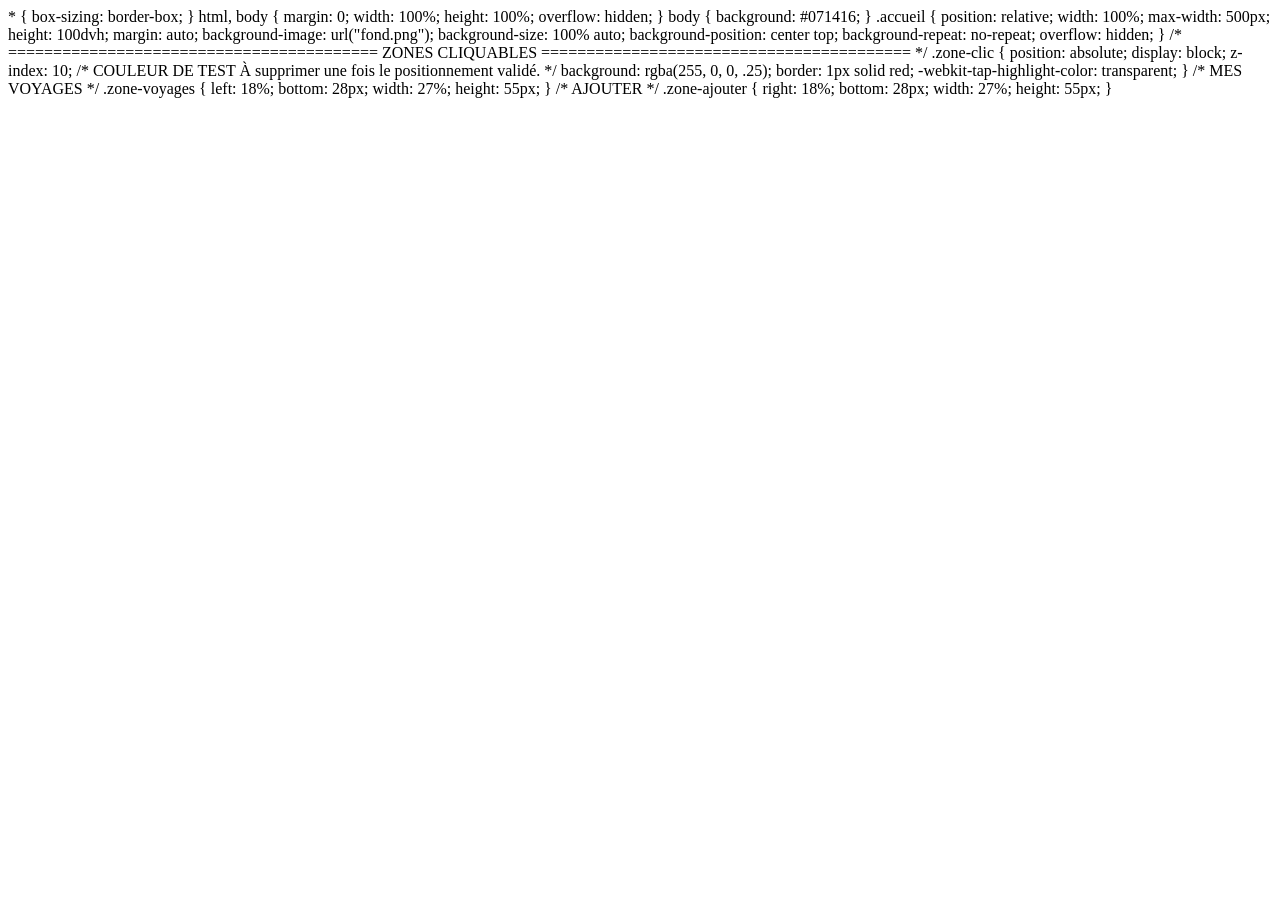
==== commit 2429dec0: "Create index.html" ====
--- a/index.html
+++ b/index.html
@@ -1,160 +1,110 @@
 <!DOCTYPE html>
 <html lang="fr">
+
 <head>
-  <meta charset="UTF-8">
-  <meta name="viewport" content="width=device-width, initial-scale=1.0">
-  <title>Prochain Voyage - PWA</title>
-  <style>
-    :root {
-      --bg-color: #1c3237;
-      --card-bg: #f5eedc;
-      --text-color: #2b2b2b;
-      --btn-green: #255859;
-      --btn-beige: #e5d7be;
-    }
+    <meta charset="UTF-8">
+    <meta name="viewport" content="width=device-width, initial-scale=1.0">
 
-    body {
-      margin: 0;
-      background-color: var(--bg-color);
-      font-family: 'Georgia', serif;
-      display: flex;
-      justify-content: center;
-      align-items: center;
-      min-height: 100vh;
-    }
+    <title>Mes Voyages</title>
 
-    .app-container {
-      width: 100%;
-      max-width: 380px;
-      padding: 24px;
-      box-sizing: border-box;
-      text-align: center;
-    }
+    <link rel="stylesheet" href="style.css">
+</head>
 
-    .title {
-      color: #f5eedc;
-      font-family: 'Brush Script MT', cursive, sans-serif;
-      font-size: 2.5rem;
-      margin-bottom: 20px;
-    }
-
-    /* Carte Style Polaroid */
-    .polaroid {
-      background: var(--card-bg);
-      padding: 16px 16px 24px 16px;
-      border-radius: 4px;
-      box-shadow: 0 10px 25px rgba(0, 0, 0, 0.4);
-      transform: rotate(-1.5deg);
-      margin-bottom: 30px;
-    }
-
-    .polaroid img {
-      width: 100%;
-      height: 240px;
-      object-fit: cover;
-      border-radius: 2px;
-    }
-
-    .trip-info {
-      margin-top: 16px;
-      text-align: left;
-      font-family: sans-serif;
-      font-size: 0.95rem;
-      color: var(--text-color);
-    }
-
-    .info-row {
-      display: flex;
-      align-items: center;
-      gap: 12px;
-      margin-bottom: 10px;
-      font-weight: 500;
-    }
-
-    /* Boutons de navigation */
-    .btn {
-      width: 100%;
-      padding: 16px;
-      margin-bottom: 16px;
-      border-radius: 12px;
-      font-size: 1rem;
-      font-weight: bold;
-      letter-spacing: 1px;
-      cursor: pointer;
-      border: 2px dashed rgba(255, 255, 255, 0.2);
-      display: flex;
-      align-items: center;
-      justify-content: center;
-      gap: 10px;
-      transition: transform 0.1s ease, filter 0.2s;
-    }
-
-    .btn:active {
-      transform: scale(0.97);
-    }
-
-    .btn-primary {
-      background-color: var(--btn-green);
-      color: #ffffff;
-    }
-
-    .btn-secondary {
-      background-color: var(--btn-beige);
-      color: var(--text-color);
-      border-color: #c3b195;
-    }
-  </style>
-</head>
 <body>
 
-<div class="app-container">
-  <div class="title">Prochain voyage</div>
+    <main class="accueil">
 
-  <!-- Polaroid dynamique -->
-  <div class="polaroid">
-    <img id="trip-image" src="" alt="Photo du voyage">
-    <div class="trip-info">
-      <div class="info-row">📍 <span id="trip-country">---</span></div>
-      <div class="info-row">🚩 <span id="trip-city">---</span></div>
-      <div class="info-row">📅 <span id="trip-date">---</span></div>
-    </div>
-  </div>
+        <!-- Zone de clic MES VOYAGES -->
+        <a href="mes-voyages.html"
+           class="zone-clic zone-voyages"
+           aria-label="Mes voyages">
+        </a>
 
-  <!-- Boutons cliquables -->
-  <button class="btn btn-primary" onclick="goTo('mes-voyages.html')">
-    📖 MES VOYAGES
-  </button>
+        <!-- Zone de clic AJOUTER -->
+        <a href="ajouter.html"
+           class="zone-clic zone-ajouter"
+           aria-label="Ajouter un voyage">
+        </a>
 
-  <button class="btn btn-secondary" onclick="goTo('ajouter-voyage.html')">
-    ➕ AJOUTER UN VOYAGE
-  </button>
-</div>
-
-<script>
-  // Données dynamiques du voyage (pouvant venir de LocalStorage ou d'une API)
-  const prochainVoyage = {
-    pays: "Japon",
-    ville: "Tokyo et Kyoto",
-    date: "20 avril 2026",
-    imageUrl: "https://images.unsplash.com/photo-1493976040374-85c8e12f0c0e?q=80&w=800"
-  };
-
-  // Mettre à jour l'affichage dynamique
-  function chargerVoyage(data) {
-    document.getElementById("trip-image").src = data.imageUrl;
-    document.getElementById("trip-country").textContent = data.pays;
-    document.getElementById("trip-city").textContent = data.ville;
-    document.getElementById("trip-date").textContent = data.date;
-  }
-
-  // Redirection des boutons
-  function goTo(page) {
-    window.location.href = page;
-  }
-
-  // Charger les données au démarrage
-  chargerVoyage(prochainVoyage);
-</script>
+    </main>
 
 </body>
 </html>
+
+* {
+    box-sizing: border-box;
+}
+
+html,
+body {
+    margin: 0;
+    width: 100%;
+    height: 100%;
+    overflow: hidden;
+}
+
+body {
+    background: #071416;
+}
+
+.accueil {
+    position: relative;
+
+    width: 100%;
+    max-width: 500px;
+    height: 100dvh;
+
+    margin: auto;
+
+    background-image: url("fond.png");
+    background-size: 100% auto;
+    background-position: center top;
+    background-repeat: no-repeat;
+
+    overflow: hidden;
+}
+
+
+/* =========================================
+   ZONES CLIQUABLES
+========================================= */
+
+.zone-clic {
+    position: absolute;
+
+    display: block;
+
+    z-index: 10;
+
+    /*
+       COULEUR DE TEST
+       À supprimer une fois le positionnement validé.
+    */
+    background: rgba(255, 0, 0, .25);
+
+    border: 1px solid red;
+
+    -webkit-tap-highlight-color: transparent;
+}
+
+
+/* MES VOYAGES */
+
+.zone-voyages {
+    left: 18%;
+    bottom: 28px;
+
+    width: 27%;
+    height: 55px;
+}
+
+
+/* AJOUTER */
+
+.zone-ajouter {
+    right: 18%;
+    bottom: 28px;
+
+    width: 27%;
+    height: 55px;
+}
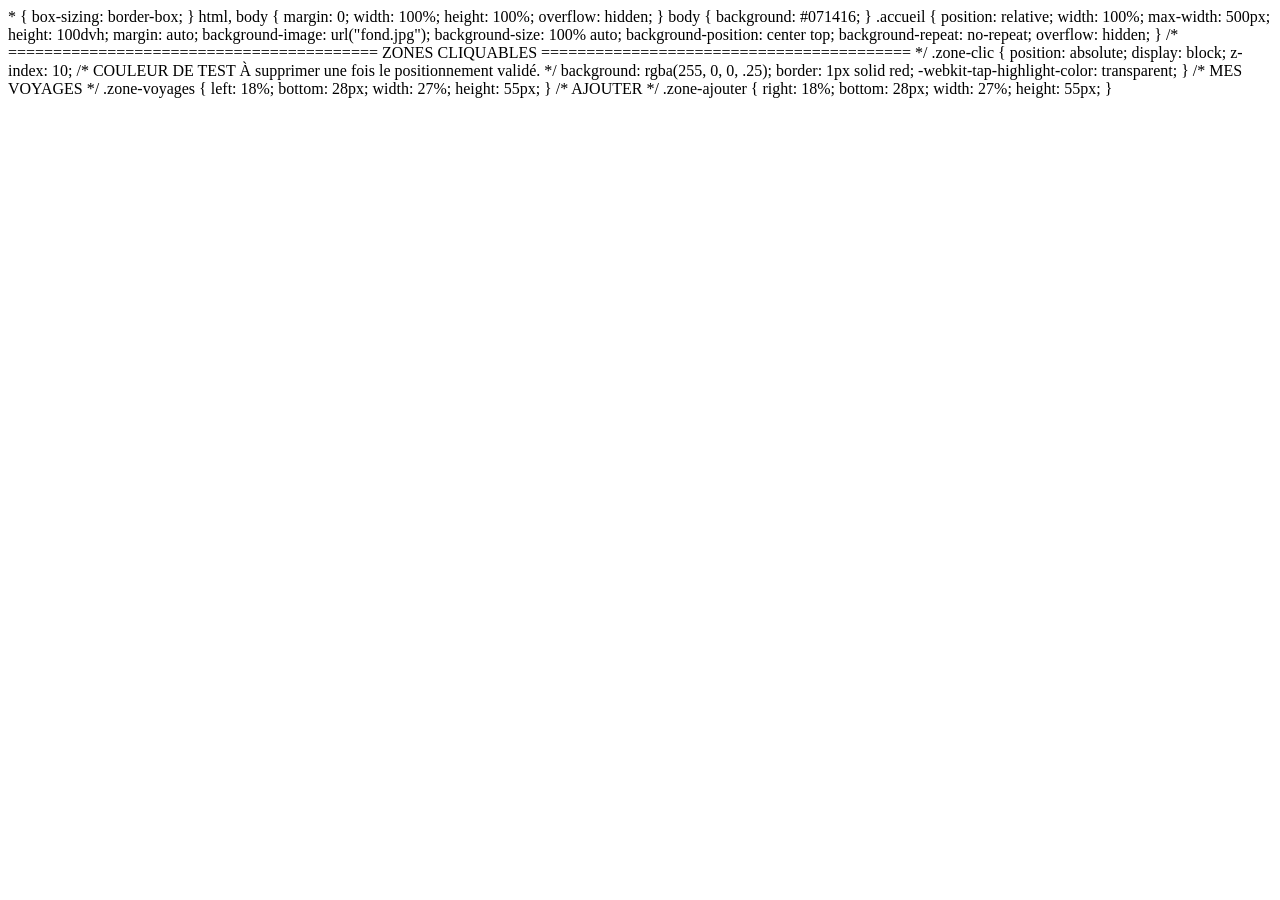
==== commit 27a8b497: "Update index.html" ====
--- a/index.html
+++ b/index.html
@@ -56,7 +56,7 @@
 
     margin: auto;
 
-    background-image: url("fond.png");
+    background-image: url("fond.jpg");
     background-size: 100% auto;
     background-position: center top;
     background-repeat: no-repeat;
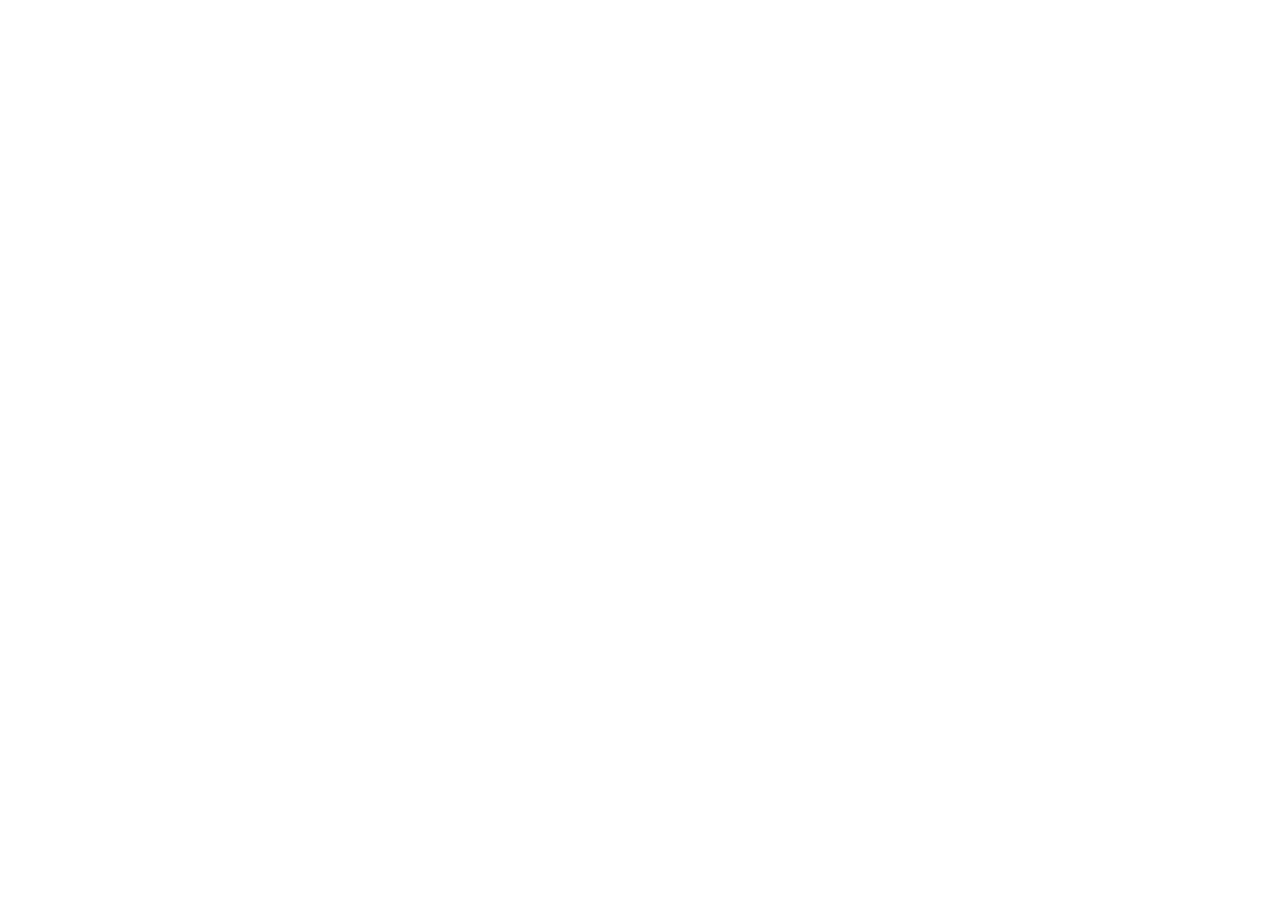
==== commit 36990a5c: "Update index.html" ====
--- a/index.html
+++ b/index.html
@@ -14,97 +14,18 @@
 
     <main class="accueil">
 
-        <!-- Zone de clic MES VOYAGES -->
+        <!-- Zone haute : Mes voyages -->
         <a href="mes-voyages.html"
-           class="zone-clic zone-voyages"
-           aria-label="Mes voyages">
+           class="zone-clic zone-voyages">
         </a>
 
-        <!-- Zone de clic AJOUTER -->
+        <!-- Zone basse : Ajouter -->
         <a href="ajouter.html"
-           class="zone-clic zone-ajouter"
-           aria-label="Ajouter un voyage">
+           class="zone-clic zone-ajouter">
         </a>
 
     </main>
 
 </body>
+
 </html>
-
-* {
-    box-sizing: border-box;
-}
-
-html,
-body {
-    margin: 0;
-    width: 100%;
-    height: 100%;
-    overflow: hidden;
-}
-
-body {
-    background: #071416;
-}
-
-.accueil {
-    position: relative;
-
-    width: 100%;
-    max-width: 500px;
-    height: 100dvh;
-
-    margin: auto;
-
-    background-image: url("fond.jpg");
-    background-size: 100% auto;
-    background-position: center top;
-    background-repeat: no-repeat;
-
-    overflow: hidden;
-}
-
-
-/* =========================================
-   ZONES CLIQUABLES
-========================================= */
-
-.zone-clic {
-    position: absolute;
-
-    display: block;
-
-    z-index: 10;
-
-    /*
-       COULEUR DE TEST
-       À supprimer une fois le positionnement validé.
-    */
-    background: rgba(255, 0, 0, .25);
-
-    border: 1px solid red;
-
-    -webkit-tap-highlight-color: transparent;
-}
-
-
-/* MES VOYAGES */
-
-.zone-voyages {
-    left: 18%;
-    bottom: 28px;
-
-    width: 27%;
-    height: 55px;
-}
-
-
-/* AJOUTER */
-
-.zone-ajouter {
-    right: 18%;
-    bottom: 28px;
-
-    width: 27%;
-    height: 55px;
-}
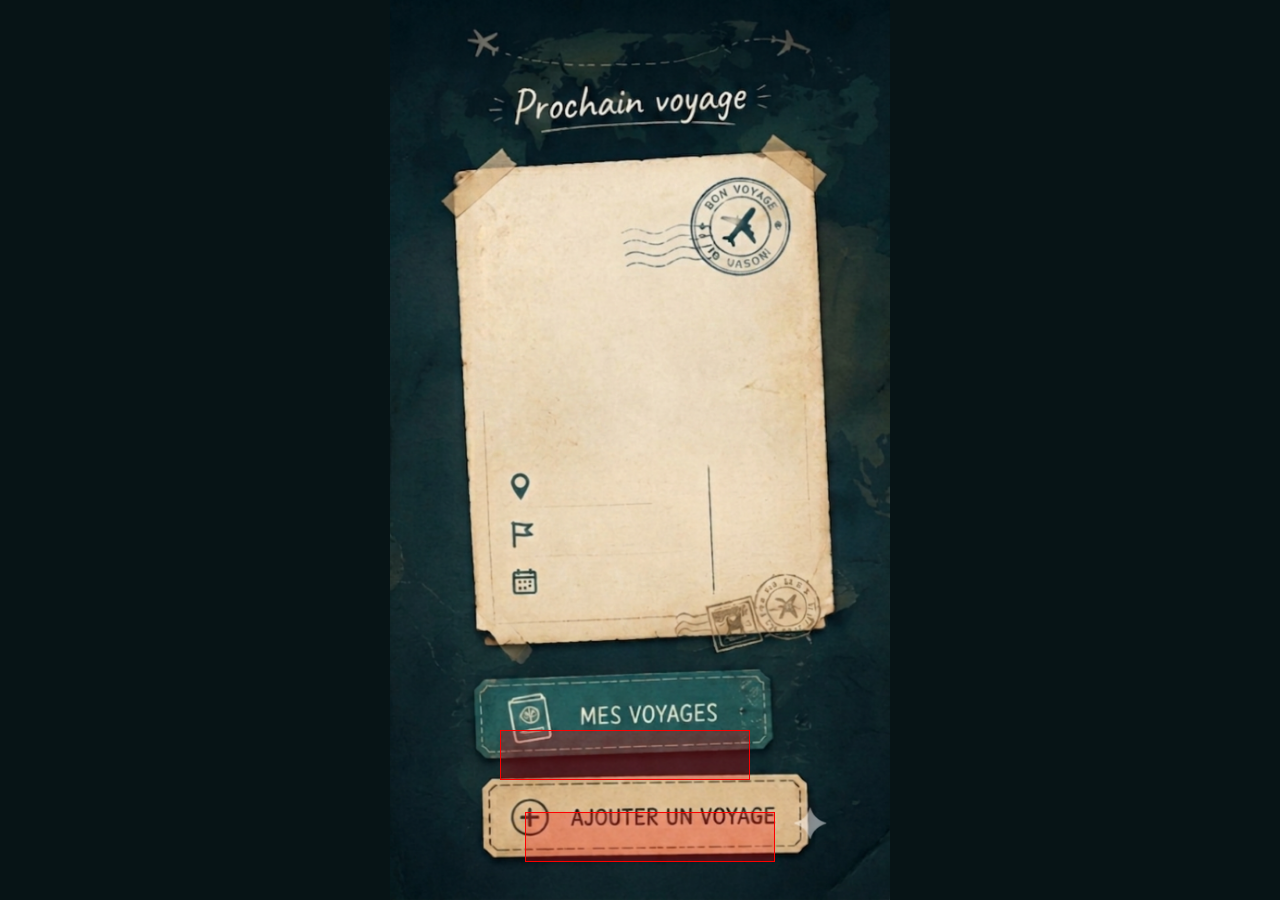
==== commit 530db8e3: "Update index.html" ====
--- a/index.html
+++ b/index.html
@@ -26,6 +26,8 @@
 
     </main>
 
+<script src="script.js"></script>
+    
 </body>
 
 </html>
--- a/style.css
+++ b/style.css
@@ -0,0 +1,383 @@
+/* =====================================================
+   BASE
+===================================================== */
+
+* {
+    box-sizing: border-box;
+}
+
+html,
+body {
+    margin: 0;
+    width: 100%;
+    height: 100%;
+    overflow: hidden;
+}
+
+body {
+    background: #071416;
+    font-family: Arial, sans-serif;
+}
+
+a {
+    -webkit-tap-highlight-color: transparent;
+}
+
+
+/* =====================================================
+   PAGE ACCUEIL
+===================================================== */
+
+.accueil {
+    position: relative;
+
+    width: 100%;
+    max-width: 500px;
+    height: 100dvh;
+
+    margin: auto;
+
+    background-image: url("fond.png");
+    background-size: 100% 100%;
+    background-position: center;
+    background-repeat: no-repeat;
+
+    overflow: hidden;
+}
+
+
+/* -----------------------------------------------------
+   ZONES DE CLIC ACCUEIL — TEST
+----------------------------------------------------- */
+
+.zone-clic {
+    position: absolute;
+
+    z-index: 20;
+
+    display: block;
+
+    background: rgba(255, 0, 0, .25);
+    border: 1px solid red;
+
+    -webkit-tap-highlight-color: transparent;
+}
+
+
+/* Mes voyages */
+
+.zone-voyages {
+    left: 22%;
+    bottom: 120px;
+
+    width: 50%;
+    height: 50px;
+}
+
+
+/* Ajouter */
+
+.zone-ajouter {
+    left: 27%;
+    bottom: 38px;
+
+    width: 50%;
+    height: 50px;
+}
+
+
+/* =====================================================
+   PAGE AJOUTER
+===================================================== */
+
+.page-ajouter {
+    position: relative;
+
+    width: 100%;
+    max-width: 500px;
+    height: 100dvh;
+
+    margin: auto;
+
+    background-image: url("fond2.png");
+    background-size: 100% 100%;
+    background-position: center;
+    background-repeat: no-repeat;
+
+    overflow: hidden;
+}
+
+
+/* -----------------------------------------------------
+   ZONE RETOUR — TEST
+----------------------------------------------------- */
+
+.zone-retour {
+    position: absolute;
+
+    z-index: 30;
+
+    display: block;
+
+    background: rgba(255, 0, 0, .25);
+    border: 1px solid red;
+
+    -webkit-tap-highlight-color: transparent;
+}
+
+
+/* Retour Ajouter */
+
+.zone-retour-ajouter {
+    top: 20px;
+    left: 10px;
+
+    width: 50px;
+    height: 50px;
+}
+
+
+/* -----------------------------------------------------
+   FORMULAIRE
+----------------------------------------------------- */
+
+.formulaire-voyage {
+    position: absolute;
+
+    left: 10%;
+    top: 25%;
+
+    width: 80%;
+
+    display: flex;
+    flex-direction: column;
+
+    gap: 15px;
+}
+
+
+/* -----------------------------------------------------
+   3 CHAMPS DE SAISIE — TEST
+----------------------------------------------------- */
+
+.formulaire-voyage > input {
+    width: 87%;
+    height: 45px;
+
+    padding: 0 16px;
+
+    border: 1px solid red;
+    border-radius: 15px;
+
+    background: rgba(255, 0, 0, .20);
+
+    color: white;
+
+    font-size: 16px;
+
+    outline: none;
+}
+
+.formulaire-voyage > input::placeholder {
+    color: white;
+}
+
+
+/* Date */
+
+.formulaire-voyage input[type="date"] {
+    color: white;
+}
+
+
+/* -----------------------------------------------------
+   GRANDE ZONE PHOTO — TEST
+----------------------------------------------------- */
+
+.cadre-photo {
+    display: flex;
+    align-items: center;
+    justify-content: center;
+
+    width: 87%;
+    height: 150px;
+
+    border: 1px solid red;
+    border-radius: 18px;
+
+    background: rgba(255, 0, 0, .20);
+
+    color: white;
+
+    font-size: 16px;
+    font-weight: 600;
+
+    cursor: pointer;
+
+    overflow: hidden;
+}
+
+.cadre-photo input {
+    display: none;
+}
+
+
+/* -----------------------------------------------------
+   BOUTON ENREGISTRER — TEST
+----------------------------------------------------- */
+
+.cadre-enregistrer {
+    width: 100%;
+    height: 55px;
+
+    border: 1px solid red;
+    border-radius: 16px;
+
+    background: rgba(255, 0, 0, .20);
+
+    color: white;
+
+    font-size: 16px;
+    font-weight: 700;
+
+    cursor: pointer;
+
+    -webkit-tap-highlight-color: transparent;
+}
+
+
+/* =====================================================
+   PAGE MES VOYAGES
+===================================================== */
+
+.page-voyages {
+    position: relative;
+
+    width: 100%;
+    max-width: 500px;
+    height: 100dvh;
+
+    margin: auto;
+
+    background-image: url("fond3.png");
+    background-size: 100% 100%;
+    background-position: center;
+    background-repeat: no-repeat;
+
+    overflow: hidden;
+}
+
+
+/* -----------------------------------------------------
+   ZONE RETOUR — TEST
+----------------------------------------------------- */
+
+.zone-retour-voyages {
+    top: 35px;
+    left: 25px;
+
+    width: 45px;
+    height: 45px;
+}
+
+
+/* -----------------------------------------------------
+   GRANDE ZONE SCROLLABLE — TEST
+----------------------------------------------------- */
+
+.liste-voyages {
+    position: absolute;
+
+    top: 150px;
+    left: 9%;
+
+    width: 86%;
+    height: calc(100dvh - 250px);
+
+    overflow-y: auto;
+    overflow-x: hidden;
+
+    scrollbar-width: none;
+
+    background: rgba(255, 0, 0, .20);
+    border: 1px solid red;
+
+    border-radius: 18px;
+}
+
+.liste-voyages::-webkit-scrollbar {
+    display: none;
+}
+
+
+/* -----------------------------------------------------
+   DEUX BOUTONS — TEST
+----------------------------------------------------- */
+
+.actions-voyages {
+    position: absolute;
+
+    left: 12%;
+    bottom: 25px;
+
+    width: 75%;
+
+    display: flex;
+
+    gap: 38px;
+
+    z-index: 20;
+}
+
+.action-voyage {
+    flex: 1;
+
+    height: 45px;
+
+    border: 1px solid red;
+    border-radius: 16px;
+
+    background: rgba(255, 0, 0, .20);
+
+    color: white;
+
+    font-size: 15px;
+    font-weight: 700;
+
+    cursor: pointer;
+
+    -webkit-tap-highlight-color: transparent;
+}
+
+/* =========================
+   POSITION INDIVIDUELLE
+========================= */
+
+.formulaire-voyage > input:nth-of-type(1) {
+    position: relative;
+    top: 20px;
+   left: 24px;
+}
+
+.formulaire-voyage > input:nth-of-type(2) {
+    position: relative;
+    top: 0px;
+   left: 24px;
+}
+
+.formulaire-voyage > input:nth-of-type(3) {
+    position: relative;
+    top: 15px;
+   left: 24px;
+}
+
+.cadre-photo {
+    position: relative;
+    top: 20px;
+   left: 24px;
+}
+
+.cadre-enregistrer {
+    position: relative;
+    top: 100px;
+}
